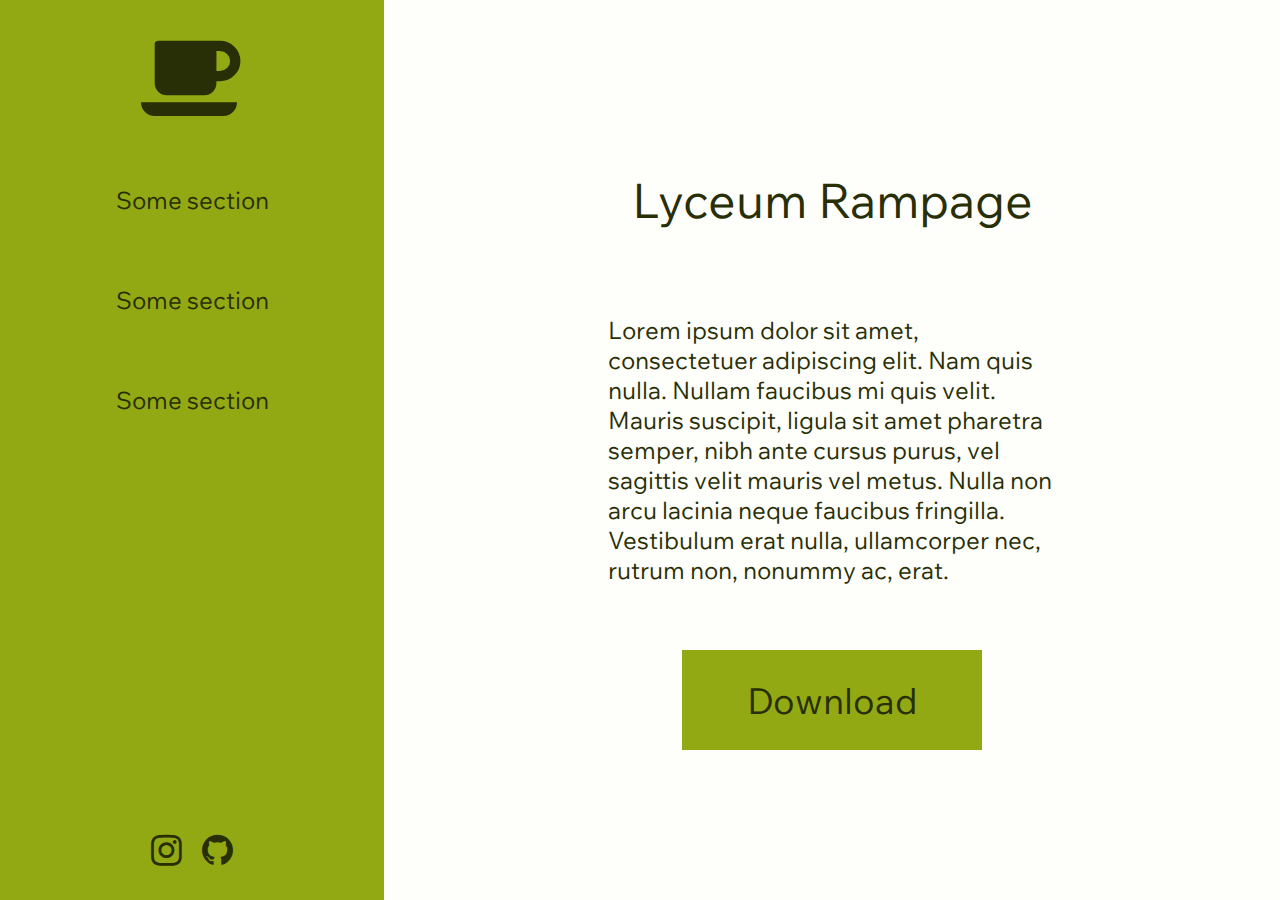
==== index.html @ 9d01b31c "Initial commit" ====
<!DOCTYPE html>
<html>
    <head>
        <meta charset="utf-8">
        <meta http-equiv="X-UA-Compatible" content="IE=edge">
        <title>Lyceum Rampage</title>
        <meta name="description" content="">
        <meta name="viewport" content="width=device-width, initial-scale=1">
        <link rel="stylesheet" href="style.css">
        <link rel="stylesheet" href="https://cdnjs.cloudflare.com/ajax/libs/font-awesome/4.7.0/css/font-awesome.min.css">
    </head>
    <body>
        
        <div class="center">

            <div class="header-left">

                
                <div class="items">

                   <div class="header-title">

                    <i class="fa fa-coffee" aria-hidden="true"></i>

                    </div>

                    <div class="header-item">

                        <p class="">Some section</p>

                    </div>

                    <div class="header-item">

                        <p class="">Some section</p>

                    </div>

                    <div class="header-item">

                        <p class="">Some section</p>

                    </div> 

                </div>
                
                <div class="header-bottom">

                    <div class="icons">

                        <i class="fa fa-instagram" aria-hidden="true"></i>
                        <i class="fa fa-github"></i>

                    </div>

                </div>

            </div>

            <div class="content">

                <div class="content-title">

                    <p class="">Lyceum Rampage</p>

                </div>

                <div class="content-desc">

                    <p class="">Lorem ipsum dolor sit amet, consectetuer adipiscing elit. Nam quis nulla. Nullam faucibus mi quis velit. Mauris suscipit, ligula sit amet pharetra semper, nibh ante cursus purus, vel sagittis velit mauris vel metus. Nulla non arcu lacinia neque faucibus fringilla. Vestibulum erat nulla, ullamcorper nec, rutrum non, nonummy ac, erat.</p>

                </div>

                <div class="download-button">

                    <p class="">Download</p>

                </div>

            </div>

        </div>
        
        <script src="" async defer></script>
    </body>
</html>
---- style.css ----
@import url('https://fonts.googleapis.com/css2?family=Wix+Madefor+Text:wght@600&display=swap');

:root{
    --green:#a6c016;
    --background: #fefefa;
    --text: #282e05;
    --accent: #93a914;
    --secondary: #fafded;
    --font: 'Wix Madefor Text', sans-serif;
}

*{
    margin: 0;
    padding: 0;
}

.center{
    position: absolute;
    width: 100%;
    height: 100%;
    background-color: var(--background);
    display: flex;
    justify-content: center;
    text-align: center;
    align-items: center;
}

.header-left{
    position: relative;
    background-color: var(--accent);
    width: 30%;
    height: 100%;
    float: left;
}

.content{
    position: relative;
    width: 70%;
    height: 100%;
    display: flex;
    flex-direction: column;
    justify-content: center;
    text-align: center;
    align-items: center;
}

.content-title{
    width: 100%;
    height: 100px;
    display: flex;
    justify-content: center;
    align-items: center;
    font-family: var(--font);
    color:var(--text);
    font-size: 48px;
}


.content-desc{
    position: relative;
    width: 50%;
    height: 400px;
    display: flex;
    justify-content: center;
    align-items: center;
    text-align: left;
    color: var(--text);
    font-family: var(--font);
    font-size: 24px;
}


.download-button{
    width: 300px;
    height: 100px;
    background-color: var(--accent);
    color: var(--text);
    display: flex;
    justify-content: center;
    align-items: center;
    font-size: 36px;
    font-family: var(--font);
}

.items{
    position: relative;
    height: 60%;
    width: 100%;
}

.header-bottom{
    position: relative;
    height: 40%;
    width: 100%;
    display: flex;
    justify-content: center;
    align-items: end;
}

.icons{
    position: relative;
    width: 100%;
    height: 100px;
    display: flex;
    justify-content: center;
    align-items: center;
}

.icons i{
    margin: 10px;
    font-size: 36px;
    color:var(--text)
}

.download-button:hover{
    background-color: var(--text);
    color: var(--secondary);
    cursor: pointer;
}

.header-title{
    position: relative;
    color: var(--text);
    font-family: var(--font);
    font-size: 96px;
    height: 150px;
    display: flex;
    justify-content: center;
    align-items: center;
}

.header-item{
    position: relative;
    color: var(--text);
    font-size: 24px;
    font-family: var(--font);
    width: 100%;
    height: 100px;
    display: flex;
    align-items: center;
    justify-content: center;
    text-align: center;
}

.header-item:hover{
    background-color: var(--text);
    color: var(--secondary);
    cursor: pointer;
}



@media only screen and (max-width : 768px) {

    .header-left{display: none;}

    .content-desc{
        font-size: 18px;
    }



 }
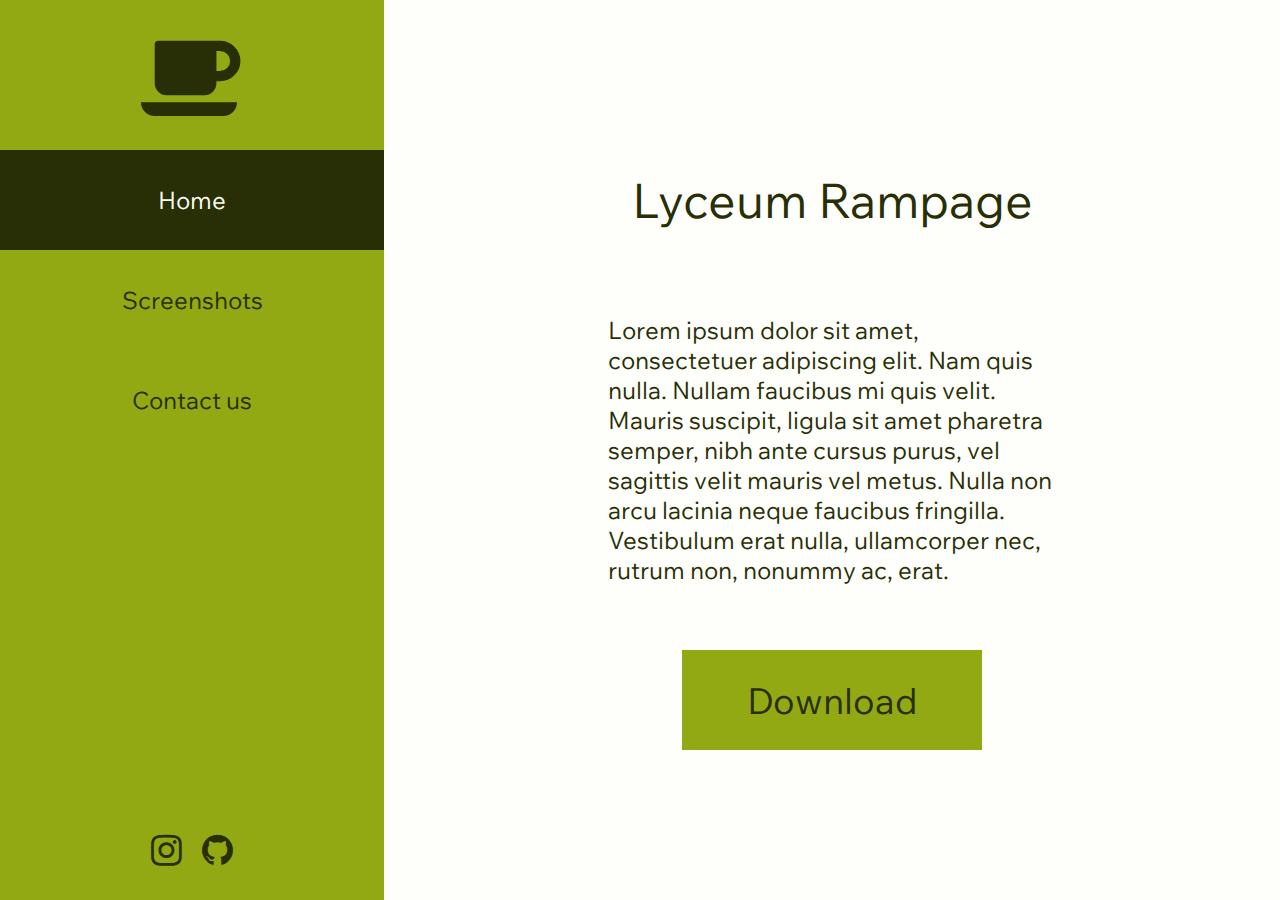
==== commit 11bc6629: "goofyass" ====
--- a/index.html
+++ b/index.html
@@ -11,9 +11,16 @@
     </head>
     <body>
         
+
+        <div onclick="changeIcon();" class="open-div" id="od">
+
+            <i id="icon" class="fa fa-2x fa-bars"></i>
+
+        </div>
+
         <div class="center">
 
-            <div class="header-left">
+            <div class="header-left" id="hl">
 
                 
                 <div class="items">
@@ -24,21 +31,21 @@
 
                     </div>
 
-                    <div class="header-item">
+                    <div class="header-item-active">
 
-                        <p class="">Some section</p>
+                        <p class="">Home</p>
 
                     </div>
 
-                    <div class="header-item">
+                    <div onclick="location.href='screenshots.html';" class="header-item">
 
-                        <p class="">Some section</p>
+                        <p class="">Screenshots</p>
 
                     </div>
 
-                    <div class="header-item">
+                    <div onclick="location.href='contact-us.html';" class="header-item">
 
-                        <p class="">Some section</p>
+                        <p class="">Contact us</p>
 
                     </div> 
 
@@ -81,6 +88,6 @@
 
         </div>
         
-        <script src="" async defer></script>
+        <script src="index.js" async defer></script>
     </body>
 </html>--- a/style.css
+++ b/style.css
@@ -25,13 +25,14 @@
     align-items: center;
 }
 
-.header-left{
-    position: relative;
+.header-left {
+    position: sticky;
+    top: 0;
     background-color: var(--accent);
     width: 30%;
-    height: 100%;
+    height: 100vh;
     float: left;
-}
+  }
 
 .content{
     position: relative;
@@ -142,22 +143,203 @@
     text-align: center;
 }
 
+.header-item-active{
+    position: relative;
+    color: var(--secondary);
+    background-color: var(--text);
+    font-size: 24px;
+    font-family: var(--font);
+    width: 100%;
+    height: 100px;
+    display: flex;
+    align-items: center;
+    justify-content: center;
+    text-align: center;
+}
+
 .header-item:hover{
     background-color: var(--text);
     color: var(--secondary);
     cursor: pointer;
 }
 
-
-
-@media only screen and (max-width : 768px) {
-
-    .header-left{display: none;}
+/* Screenshots */
+
+.content-showcase{
+    position: relative;
+    width: 70%;
+    height: 100vh;
+    display: flex;
+    flex-direction:row;
+    flex-wrap: wrap;
+    justify-content: center;
+    align-items: center;
+    overflow-y: scroll;
+}
+
+.image-item{
+    position: relative;
+    width: 300px !important; 
+    height: 300px !important;
+    border: 5px solid var(--accent);
+    margin: 40px;
+    object-fit: none;
+}
+
+.img{
+    position: relative;
+    width: 100%;
+    height: 100%;
+
+}
+
+/* Contacts */
+
+.content-contacts{
+    position: relative;
+    height: 100vh;
+    width: 70%;
+    display: flex;
+    justify-content: center;
+    text-align: center;
+    align-items: center;
+    overflow-y: scroll;
+    flex-wrap: wrap;
+}
+
+.contact-container{
+
+    position: relative;
+    width: 300px;
+    height: 500px;
+    display: flex;
+    justify-content: center;
+    align-items: center;
+    flex-wrap: wrap;
+    margin: 50px;
+
+}
+
+.contact-item{
+    position: relative;
+    width: 90%;
+    height: 90%;
+    background-color: var(--accent);
+    color: var(--secondary);
+    display: flex;
+    justify-content: center;
+    align-items: center;
+    flex-direction: column;
+}
+
+.contact-photo{
+    position: relative;
+    width: 100%;
+    height: 40%;
+}
+
+.contact-img{
+    position: relative;
+    width: 100%;
+    height: 100%;
+    background-repeat: no-repeat;
+    background-position: 50% 50%;
+}
+
+.contact-name{
+    position: relative;
+    height: 15%;
+    width: 100%;
+    display: flex;
+    justify-content: center;
+    align-items: center;
+    text-align: center;
+    background-color: var(--text);
+}
+
+.contact-name p{
+    font-size: 24px;
+    font-family: var(--font);
+}
+
+.contact-media{
+    position: relative;
+    width: 80%;
+    height: 45%;
+    display: flex;
+    justify-content: center;
+    align-items: center;
+    flex-wrap: wrap;
+    font-size: 48px;
+}
+
+.icon-item{
+    position: relative;
+    width: 50%;
+    height: 50px;
+    display: flex;
+    justify-content: center;
+    align-items: center;
+    color: var(--text);
+}
+
+.contact-media i:hover{
+    color: var(--secondary);
+    cursor: pointer;
+}
+
+/* menu opener */
+
+.open-div{
+    position: fixed;
+    top: 0;
+    right: 0;
+    width: 50px;
+    height: 50px;
+    background-color: var(--accent);
+    z-index: 99;
+    display: none;
+    justify-content: center;
+    align-items: center;
+    cursor: pointer;
+}
+
+
+
+
+@media only screen and (max-width : 991px) {
 
     .content-desc{
         font-size: 18px;
     }
 
-
-
- }
+}
+
+@media only screen and (max-width : 768px) {
+
+    .header-left{display: none;}
+
+    .open-div{display: flex;}
+    .content{
+        width: 100%;
+    }
+
+    .content-showcase{
+        width: 100%;
+
+    }
+
+    .content-desc{
+        width: 80%;
+    }
+
+    .content-contacts{
+        width: 100%;
+
+    }
+
+}
+
+@media only screen and (max-width : 576px) {
+
+}
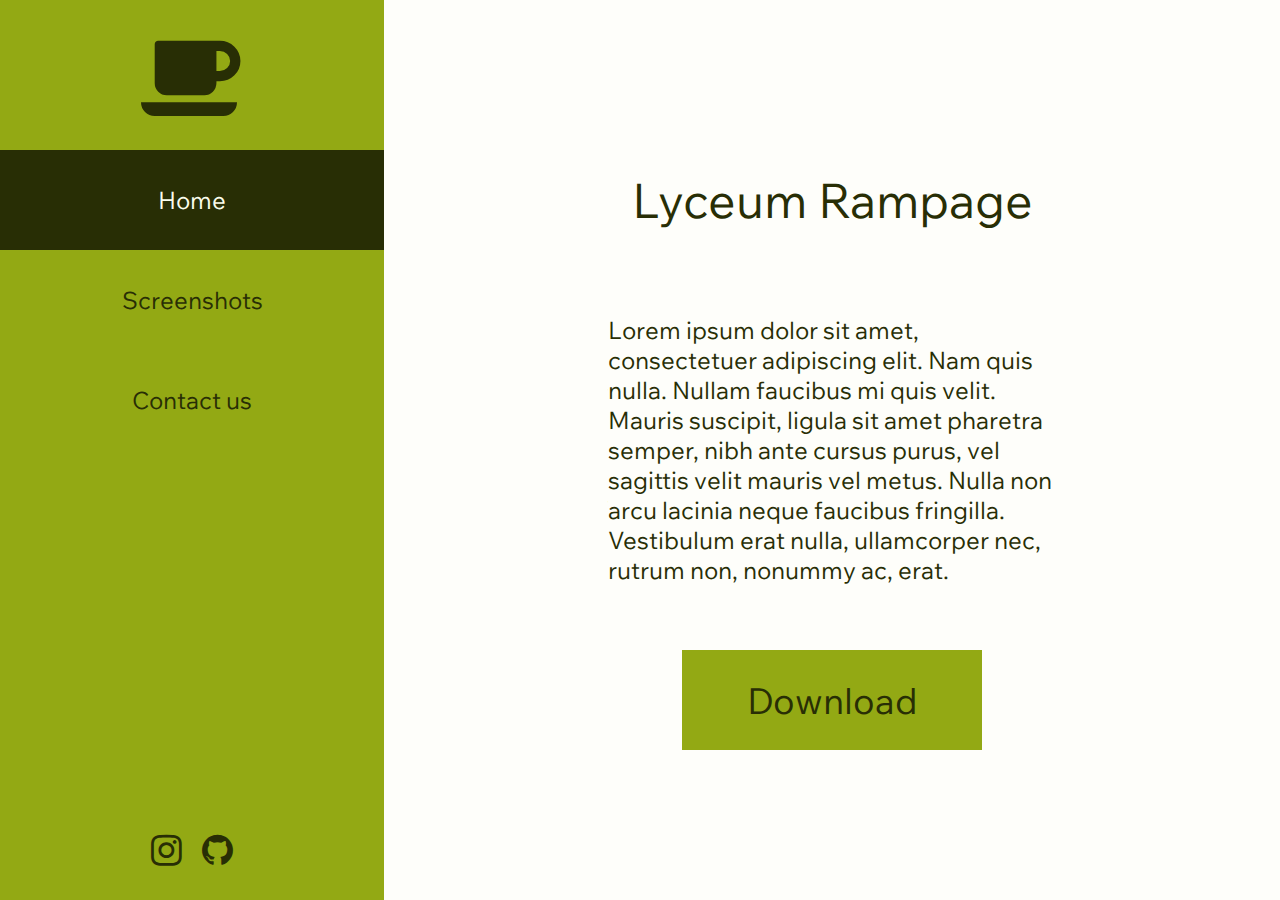
==== commit 075262fb: "goofyayay" ====
--- a/index.html
+++ b/index.html
@@ -89,5 +89,43 @@
         </div>
         
         <script src="index.js" async defer></script>
+
+        <script>
+
+var mediaQuery991 = window.matchMedia("(max-width: 991px)");
+var mediaQuery768 = window.matchMedia("(max-width: 768px)");
+
+function handleMediaQueries() {
+  if (mediaQuery991.matches) {
+    // Změny pro média s maximální šířkou 991px
+    document.querySelector(".content-desc").style.fontSize = "18px";
+  } else {
+    // Zrušení změn pro média s maximální šířkou 991px
+    document.querySelector(".content-desc").style.fontSize = "";
+  }
+
+  if (mediaQuery768.matches) {
+    // Změny pro média s maximální šířkou 768px
+    document.querySelector(".header-left").style.display = "none";
+    document.querySelector(".open-div").style.display = "flex";
+    document.querySelector(".content").style.width = "100%";
+    document.querySelector(".content-desc").style.width = "80%";
+  } else {
+    // Zrušení změn pro média s maximální šířkou 768px
+    document.querySelector(".header-left").style.display = "";
+    document.querySelector(".open-div").style.display = "";
+    document.querySelector(".content").style.width = "";
+    document.querySelector(".content-desc").style.width = "";
+  }
+}
+
+// Spuštění inicializace
+handleMediaQueries();
+
+// Přidání posluchače události resize pro okno
+window.addEventListener("resize", handleMediaQueries);
+
+        </script>
+
     </body>
 </html>--- a/style.css
+++ b/style.css
@@ -305,41 +305,3 @@
 }
 
 
-
-
-@media only screen and (max-width : 991px) {
-
-    .content-desc{
-        font-size: 18px;
-    }
-
-}
-
-@media only screen and (max-width : 768px) {
-
-    .header-left{display: none;}
-
-    .open-div{display: flex;}
-    .content{
-        width: 100%;
-    }
-
-    .content-showcase{
-        width: 100%;
-
-    }
-
-    .content-desc{
-        width: 80%;
-    }
-
-    .content-contacts{
-        width: 100%;
-
-    }
-
-}
-
-@media only screen and (max-width : 576px) {
-
-}
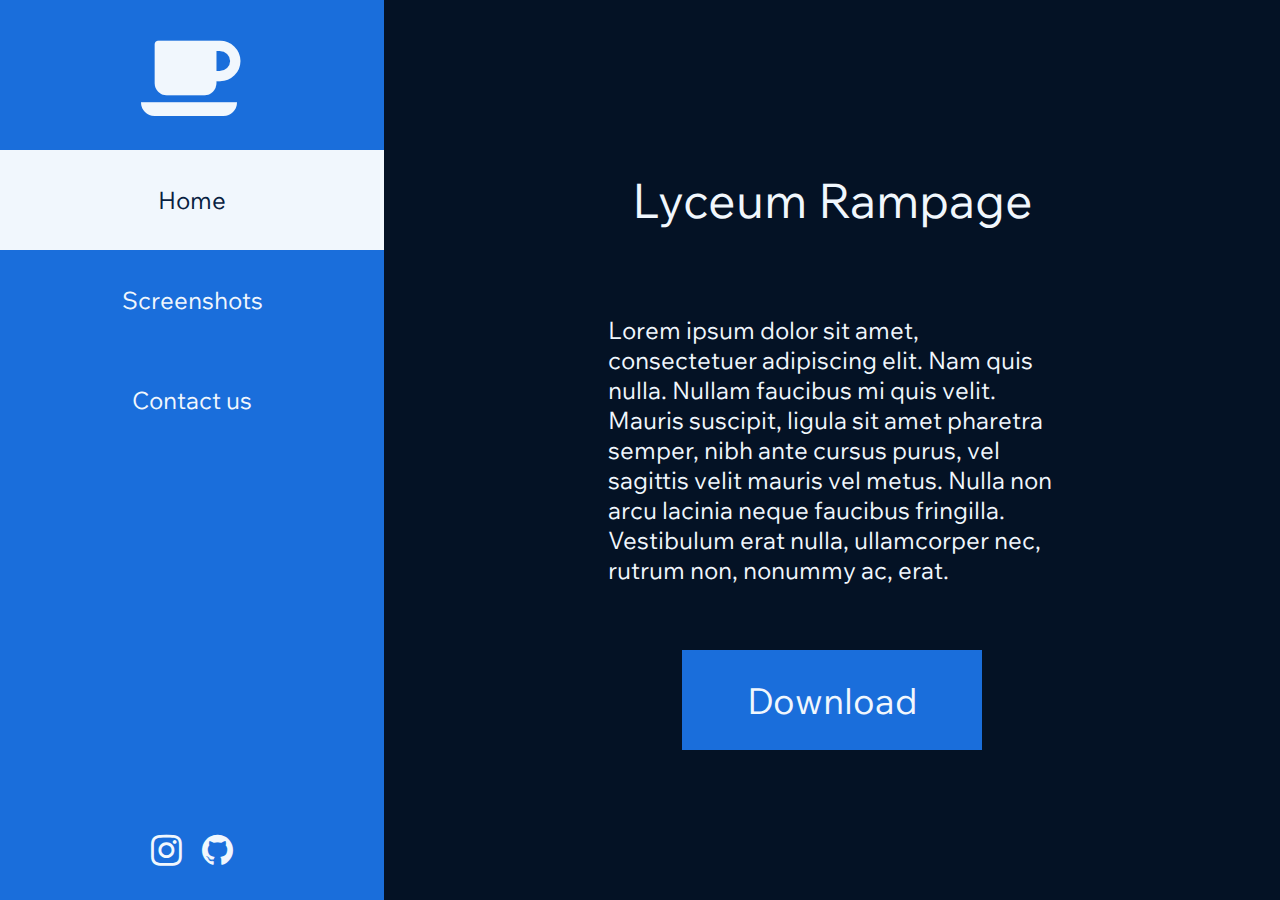
==== commit f46dec3c: "javascript stored" ====
--- a/index.html
+++ b/index.html
@@ -90,42 +90,7 @@
         
         <script src="index.js" async defer></script>
 
-        <script>
-
-var mediaQuery991 = window.matchMedia("(max-width: 991px)");
-var mediaQuery768 = window.matchMedia("(max-width: 768px)");
-
-function handleMediaQueries() {
-  if (mediaQuery991.matches) {
-    // Změny pro média s maximální šířkou 991px
-    document.querySelector(".content-desc").style.fontSize = "18px";
-  } else {
-    // Zrušení změn pro média s maximální šířkou 991px
-    document.querySelector(".content-desc").style.fontSize = "";
-  }
-
-  if (mediaQuery768.matches) {
-    // Změny pro média s maximální šířkou 768px
-    document.querySelector(".header-left").style.display = "none";
-    document.querySelector(".open-div").style.display = "flex";
-    document.querySelector(".content").style.width = "100%";
-    document.querySelector(".content-desc").style.width = "80%";
-  } else {
-    // Zrušení změn pro média s maximální šířkou 768px
-    document.querySelector(".header-left").style.display = "";
-    document.querySelector(".open-div").style.display = "";
-    document.querySelector(".content").style.width = "";
-    document.querySelector(".content-desc").style.width = "";
-  }
-}
-
-// Spuštění inicializace
-handleMediaQueries();
-
-// Přidání posluchače události resize pro okno
-window.addEventListener("resize", handleMediaQueries);
-
-        </script>
+        <script src="main.js"></script>
 
     </body>
 </html>--- a/style.css
+++ b/style.css
@@ -1,17 +1,21 @@
 @import url('https://fonts.googleapis.com/css2?family=Wix+Madefor+Text:wght@600&display=swap');
 
 :root{
-    --green:#a6c016;
-    --background: #fefefa;
-    --text: #282e05;
-    --accent: #93a914;
-    --secondary: #fafded;
+    --green:#8e92af;
+    --background: #041225;
+    --text: #f1f7fd;
+    --accent: #1a6edb;
+    --secondary: #072040;
     --font: 'Wix Madefor Text', sans-serif;
 }
 
 *{
     margin: 0;
     padding: 0;
+}
+
+i{
+    cursor: pointer;
 }
 
 .center{
@@ -128,6 +132,10 @@
     display: flex;
     justify-content: center;
     align-items: center;
+}
+
+.header-title i{
+    cursor:default;
 }
 
 .header-item{
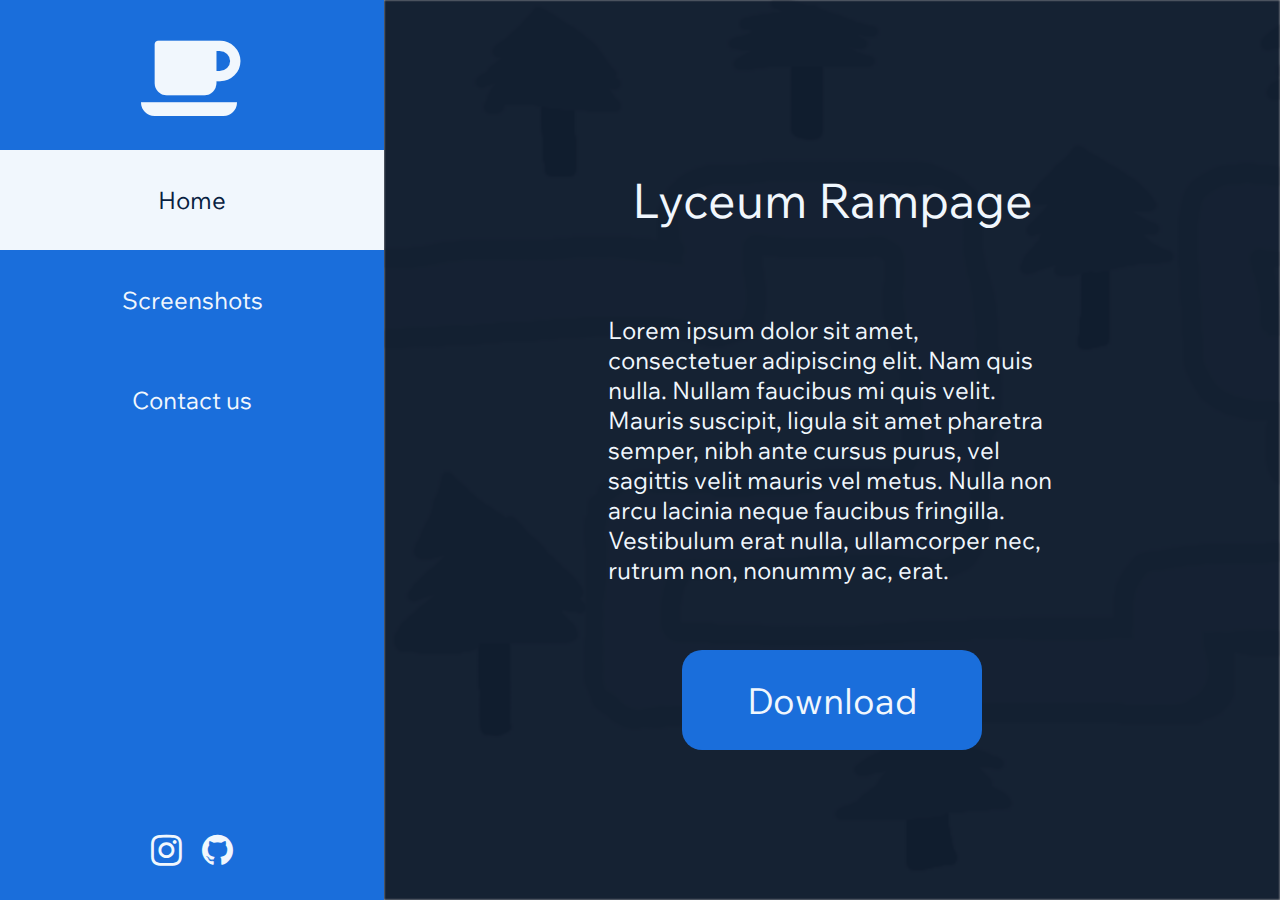
==== commit f7071551: "little improvements" ====
--- a/index.html
+++ b/index.html
@@ -1,96 +1,193 @@
 <!DOCTYPE html>
+
 <html>
+
     <head>
+
         <meta charset="utf-8">
+
         <meta http-equiv="X-UA-Compatible" content="IE=edge">
+
         <title>Lyceum Rampage</title>
+
         <meta name="description" content="">
+
         <meta name="viewport" content="width=device-width, initial-scale=1">
+
         <link rel="stylesheet" href="style.css">
+
         <link rel="stylesheet" href="https://cdnjs.cloudflare.com/ajax/libs/font-awesome/4.7.0/css/font-awesome.min.css">
+
     </head>
+
     <body>
+
         
+
+
 
         <div onclick="changeIcon();" class="open-div" id="od">
 
+
+
             <i id="icon" class="fa fa-2x fa-bars"></i>
+
+
 
         </div>
 
+
+
         <div class="center">
+
+
 
             <div class="header-left" id="hl">
 
+
+
                 
+
                 <div class="items">
+
+
 
                    <div class="header-title">
 
+
+
                     <i class="fa fa-coffee" aria-hidden="true"></i>
+
+
 
                     </div>
 
+
+
                     <div class="header-item-active">
+
+
 
                         <p class="">Home</p>
 
+
+
                     </div>
+
+
 
                     <div onclick="location.href='screenshots.html';" class="header-item">
 
+
+
                         <p class="">Screenshots</p>
+
+
 
                     </div>
 
+
+
                     <div onclick="location.href='contact-us.html';" class="header-item">
+
+
 
                         <p class="">Contact us</p>
 
+
+
                     </div> 
 
+
+
                 </div>
+
                 
+
                 <div class="header-bottom">
+
+
 
                     <div class="icons">
 
+
+
                         <i class="fa fa-instagram" aria-hidden="true"></i>
+
                         <i class="fa fa-github"></i>
+
+
 
                     </div>
 
+
+
                 </div>
+
+
 
             </div>
 
+
+
             <div class="content">
+
+                <div class="content-img-bg"></div>
+
+                <div class="content-bg"></div>
 
                 <div class="content-title">
 
+
+
                     <p class="">Lyceum Rampage</p>
+
+
 
                 </div>
 
+
+
                 <div class="content-desc">
+
+
 
                     <p class="">Lorem ipsum dolor sit amet, consectetuer adipiscing elit. Nam quis nulla. Nullam faucibus mi quis velit. Mauris suscipit, ligula sit amet pharetra semper, nibh ante cursus purus, vel sagittis velit mauris vel metus. Nulla non arcu lacinia neque faucibus fringilla. Vestibulum erat nulla, ullamcorper nec, rutrum non, nonummy ac, erat.</p>
 
+
+
                 </div>
+
+
 
                 <div class="download-button">
 
+
+
                     <p class="">Download</p>
+
+
 
                 </div>
 
+
+
             </div>
 
+
+
         </div>
+
         
+
         <script src="index.js" async defer></script>
+
+
 
         <script src="main.js"></script>
 
+
+
     </body>
+
 </html>--- a/style.css
+++ b/style.css
@@ -1,315 +1,671 @@
 @import url('https://fonts.googleapis.com/css2?family=Wix+Madefor+Text:wght@600&display=swap');
 
+
+
 :root{
+
     --green:#8e92af;
+
     --background: #041225;
+
     --text: #f1f7fd;
+
     --accent: #1a6edb;
+
     --secondary: #072040;
+
     --font: 'Wix Madefor Text', sans-serif;
-}
+
+}
+
+
 
 *{
+
     margin: 0;
+
     padding: 0;
-}
+
+}
+
+
 
 i{
+
     cursor: pointer;
-}
+
+}
+
+
 
 .center{
+
+    position: absolute;
+
+    width: 100%;
+
+    height: 100%;
+
+    display: flex;
+
+    justify-content: center;
+
+    text-align: center;
+
+    align-items: center;
+
+}
+
+
+.header-left {
+
+    position: sticky;
+
+    top: 0;
+
+    background-color: var(--accent);
+
+    width: 30%;
+
+    height: 100vh;
+
+    float: left;
+
+  }
+
+
+
+.content{
+
+    position: relative;
+
+    width: 70%;
+
+    height: 100%;
+
+    display: flex;
+
+    flex-direction: column;
+
+    justify-content: center;
+
+    text-align: center;
+
+    align-items: center;
+
+}
+
+
+
+.content-title{
+
+    width: 100%;
+
+    height: 100px;
+
+    display: flex;
+
+    justify-content: center;
+
+    align-items: center;
+
+    font-family: var(--font);
+
+    color:var(--text);
+
+    font-size: 48px;
+
+}
+
+
+
+
+
+.content-desc{
+
+    position: relative;
+
+    width: 50%;
+
+    height: 400px;
+
+    display: flex;
+
+    justify-content: center;
+
+    align-items: center;
+
+    text-align: left;
+
+    color: var(--text);
+
+    font-family: var(--font);
+
+    font-size: 24px;
+
+}
+
+
+
+
+
+.download-button{
+
+    width: 300px;
+
+    height: 100px;
+
+    background-color: var(--accent);
+
+    color: var(--text);
+
+    display: flex;
+
+    justify-content: center;
+
+    align-items: center;
+
+    font-size: 36px;
+
+    font-family: var(--font);
+
+    border-radius: 20px;
+
+}
+
+
+
+.items{
+
+    position: relative;
+
+    height: 60%;
+
+    width: 100%;
+
+}
+
+
+
+.header-bottom{
+
+    position: relative;
+
+    height: 40%;
+
+    width: 100%;
+
+    display: flex;
+
+    justify-content: center;
+
+    align-items: end;
+
+}
+
+
+
+.icons{
+
+    position: relative;
+
+    width: 100%;
+
+    height: 100px;
+
+    display: flex;
+
+    justify-content: center;
+
+    align-items: center;
+
+}
+
+
+
+.icons i{
+
+    margin: 10px;
+
+    font-size: 36px;
+
+    color:var(--text)
+
+}
+
+.icons i:hover{
+
+    color:var(--background);
+
+}
+
+
+
+.download-button:hover{
+
+    background-color: var(--text);
+
+    color: var(--secondary);
+
+    cursor: pointer;
+
+}
+
+
+
+.header-title{
+
+    position: relative;
+
+    color: var(--text);
+
+    font-family: var(--font);
+
+    font-size: 96px;
+
+    height: 150px;
+
+    display: flex;
+
+    justify-content: center;
+
+    align-items: center;
+
+}
+
+
+
+.header-title i{
+
+    cursor:default;
+
+}
+
+
+
+.header-item{
+
+    position: relative;
+
+    color: var(--text);
+
+    font-size: 24px;
+
+    font-family: var(--font);
+
+    width: 100%;
+
+    height: 100px;
+
+    display: flex;
+
+    align-items: center;
+
+    justify-content: center;
+
+    text-align: center;
+
+}
+
+
+
+.header-item-active{
+
+    position: relative;
+
+    color: var(--secondary);
+
+    background-color: var(--text);
+
+    font-size: 24px;
+
+    font-family: var(--font);
+
+    width: 100%;
+
+    height: 100px;
+
+    display: flex;
+
+    align-items: center;
+
+    justify-content: center;
+
+    text-align: center;
+
+}
+
+
+
+.header-item:hover{
+
+    background-color: var(--text);
+
+    color: var(--secondary);
+
+    cursor: pointer;
+
+}
+
+.content-img-bg{
+    position: absolute;
+    width: 100%;
+    height: 100%;
+    background-image: url('map.png');
+    opacity: 0.5;
+    filter: grayscale(1);
+    background-size: cover;
+    z-index: -1;
+}
+
+.content-bg{
     position: absolute;
     width: 100%;
     height: 100%;
     background-color: var(--background);
-    display: flex;
-    justify-content: center;
+    opacity: 0.9;
+    filter: blur(1px);
+    background-size: cover;
+    z-index: -1;
+}
+
+
+/* Screenshots */
+
+
+
+.content-showcase{
+
+    position: relative;
+
+    width: 70%;
+
+    height: 100vh;
+
+    display: flex;
+
+    flex-direction:row;
+
+    flex-wrap: wrap;
+
+    justify-content: center;
+
+    align-items: center;
+
+    overflow-y: scroll;
+
+}
+
+
+
+.image-item{
+
+    position: relative;
+
+    width: 500px !important; 
+
+    height: 300px !important;
+
+    border: 5px solid var(--accent);
+
+    margin: 40px;
+
+    border-radius: 20px !important;
+
+    object-fit: none;
+
+}
+
+
+
+.img{
+
+    position: relative;
+
+    width: 100%;
+
+    height: 100%;
+
+    z-index: 1;
+
+    border-radius: 14px;
+
+
+
+}
+
+
+
+/* Contacts */
+
+
+
+.content-contacts{
+
+    position: relative;
+
+    height: 100vh;
+
+    width: 70%;
+
+    display: flex;
+
+    justify-content: center;
+
     text-align: center;
-    align-items: center;
-}
-
-.header-left {
-    position: sticky;
+
+    align-items: center;
+
+    overflow-y: scroll;
+
+    flex-wrap: wrap;
+
+}
+
+
+
+.contact-container{
+
+
+
+    position: relative;
+
+    width: 300px;
+
+    height: 500px;
+
+    display: flex;
+
+    justify-content: center;
+
+    align-items: center;
+
+    flex-wrap: wrap;
+
+    margin: 50px;
+
+}
+
+
+
+.contact-item{
+
+    position: relative;
+
+    width: 90%;
+
+    height: 90%;
+
+    background-color: var(--accent);
+
+    color: var(--secondary);
+
+    display: flex;
+
+    justify-content: center;
+
+    align-items: center;
+
+    flex-direction: column;
+
+    border-radius: 20px;
+
+}
+
+
+
+.contact-photo{
+
+    position: relative;
+
+    width: 100%;
+
+    height: 60%;
+
+    border-top-left-radius: 20px;
+    border-top-right-radius: 20px;
+
+}
+
+
+
+.contact-img{
+
+    position: relative;
+
+    width: 100%;
+
+    height: 100%;
+
+    background-repeat: no-repeat;
+
+    background-position: 50% 50%;
+
+    border-top-left-radius: 20px;
+    border-top-right-radius: 20px;
+
+
+
+}
+
+
+
+.contact-name{
+
+    position: relative;
+
+    height: 30%;
+
+    width: 100%;
+
+    display: flex;
+
+    justify-content: center;
+
+    align-items: center;
+
+    text-align: center;
+
+    background-color: var(--text);
+
+}
+
+
+
+.contact-name p{
+
+    font-size: 24px;
+
+    font-family: var(--font);
+
+}
+
+
+
+.contact-media{
+
+    position: relative;
+
+    width: 80%;
+
+    height: 45%;
+
+    display: flex;
+
+    justify-content: center;
+
+    align-items: center;
+
+    flex-direction: row;
+
+    font-size: 48px;
+
+}
+
+
+
+.icon-item{
+
+    position: relative;
+
+    width: 50%;
+
+    height: 50px;
+
+    display: flex;
+
+    justify-content: center;
+
+    align-items: center;
+
+    color: var(--text);
+    margin: 15px;
+
+}
+
+
+
+.contact-media i:hover{
+
+    color: var(--secondary);
+
+    cursor: pointer;
+
+}
+
+
+
+/* menu opener */
+
+
+
+.open-div{
+
+    position: fixed;
+
     top: 0;
+
+    right: 0;
+
+    width: 50px;
+
+    height: 50px;
+
     background-color: var(--accent);
-    width: 30%;
-    height: 100vh;
-    float: left;
-  }
-
-.content{
-    position: relative;
-    width: 70%;
-    height: 100%;
-    display: flex;
-    flex-direction: column;
-    justify-content: center;
-    text-align: center;
-    align-items: center;
-}
-
-.content-title{
-    width: 100%;
-    height: 100px;
-    display: flex;
-    justify-content: center;
-    align-items: center;
-    font-family: var(--font);
-    color:var(--text);
-    font-size: 48px;
-}
-
-
-.content-desc{
-    position: relative;
-    width: 50%;
-    height: 400px;
-    display: flex;
-    justify-content: center;
-    align-items: center;
-    text-align: left;
-    color: var(--text);
-    font-family: var(--font);
-    font-size: 24px;
-}
-
-
-.download-button{
-    width: 300px;
-    height: 100px;
-    background-color: var(--accent);
-    color: var(--text);
-    display: flex;
-    justify-content: center;
-    align-items: center;
-    font-size: 36px;
-    font-family: var(--font);
-}
-
-.items{
-    position: relative;
-    height: 60%;
-    width: 100%;
-}
-
-.header-bottom{
-    position: relative;
-    height: 40%;
-    width: 100%;
-    display: flex;
-    justify-content: center;
-    align-items: end;
-}
-
-.icons{
-    position: relative;
-    width: 100%;
-    height: 100px;
-    display: flex;
-    justify-content: center;
-    align-items: center;
-}
-
-.icons i{
-    margin: 10px;
-    font-size: 36px;
-    color:var(--text)
-}
-
-.download-button:hover{
-    background-color: var(--text);
-    color: var(--secondary);
+
+    z-index: 99;
+
+    display: none;
+
+    justify-content: center;
+
+    align-items: center;
+
     cursor: pointer;
-}
-
-.header-title{
-    position: relative;
-    color: var(--text);
-    font-family: var(--font);
-    font-size: 96px;
-    height: 150px;
-    display: flex;
-    justify-content: center;
-    align-items: center;
-}
-
-.header-title i{
-    cursor:default;
-}
-
-.header-item{
-    position: relative;
-    color: var(--text);
-    font-size: 24px;
-    font-family: var(--font);
-    width: 100%;
-    height: 100px;
-    display: flex;
-    align-items: center;
-    justify-content: center;
-    text-align: center;
-}
-
-.header-item-active{
-    position: relative;
-    color: var(--secondary);
-    background-color: var(--text);
-    font-size: 24px;
-    font-family: var(--font);
-    width: 100%;
-    height: 100px;
-    display: flex;
-    align-items: center;
-    justify-content: center;
-    text-align: center;
-}
-
-.header-item:hover{
-    background-color: var(--text);
-    color: var(--secondary);
-    cursor: pointer;
-}
-
-/* Screenshots */
-
-.content-showcase{
-    position: relative;
-    width: 70%;
-    height: 100vh;
-    display: flex;
-    flex-direction:row;
-    flex-wrap: wrap;
-    justify-content: center;
-    align-items: center;
-    overflow-y: scroll;
-}
-
-.image-item{
-    position: relative;
-    width: 300px !important; 
-    height: 300px !important;
-    border: 5px solid var(--accent);
-    margin: 40px;
-    object-fit: none;
-}
-
-.img{
-    position: relative;
-    width: 100%;
-    height: 100%;
-
-}
-
-/* Contacts */
-
-.content-contacts{
-    position: relative;
-    height: 100vh;
-    width: 70%;
-    display: flex;
-    justify-content: center;
-    text-align: center;
-    align-items: center;
-    overflow-y: scroll;
-    flex-wrap: wrap;
-}
-
-.contact-container{
-
-    position: relative;
-    width: 300px;
-    height: 500px;
-    display: flex;
-    justify-content: center;
-    align-items: center;
-    flex-wrap: wrap;
-    margin: 50px;
-
-}
-
-.contact-item{
-    position: relative;
-    width: 90%;
-    height: 90%;
-    background-color: var(--accent);
-    color: var(--secondary);
-    display: flex;
-    justify-content: center;
-    align-items: center;
-    flex-direction: column;
-}
-
-.contact-photo{
-    position: relative;
-    width: 100%;
-    height: 40%;
-}
-
-.contact-img{
-    position: relative;
-    width: 100%;
-    height: 100%;
-    background-repeat: no-repeat;
-    background-position: 50% 50%;
-}
-
-.contact-name{
-    position: relative;
-    height: 15%;
-    width: 100%;
-    display: flex;
-    justify-content: center;
-    align-items: center;
-    text-align: center;
-    background-color: var(--text);
-}
-
-.contact-name p{
-    font-size: 24px;
-    font-family: var(--font);
-}
-
-.contact-media{
-    position: relative;
-    width: 80%;
-    height: 45%;
-    display: flex;
-    justify-content: center;
-    align-items: center;
-    flex-wrap: wrap;
-    font-size: 48px;
-}
-
-.icon-item{
-    position: relative;
-    width: 50%;
-    height: 50px;
-    display: flex;
-    justify-content: center;
-    align-items: center;
-    color: var(--text);
-}
-
-.contact-media i:hover{
-    color: var(--secondary);
-    cursor: pointer;
-}
-
-/* menu opener */
-
-.open-div{
-    position: fixed;
-    top: 0;
-    right: 0;
-    width: 50px;
-    height: 50px;
-    background-color: var(--accent);
-    z-index: 99;
-    display: none;
-    justify-content: center;
-    align-items: center;
-    cursor: pointer;
-}
-
-
+
+}
+
+
+
+
+
